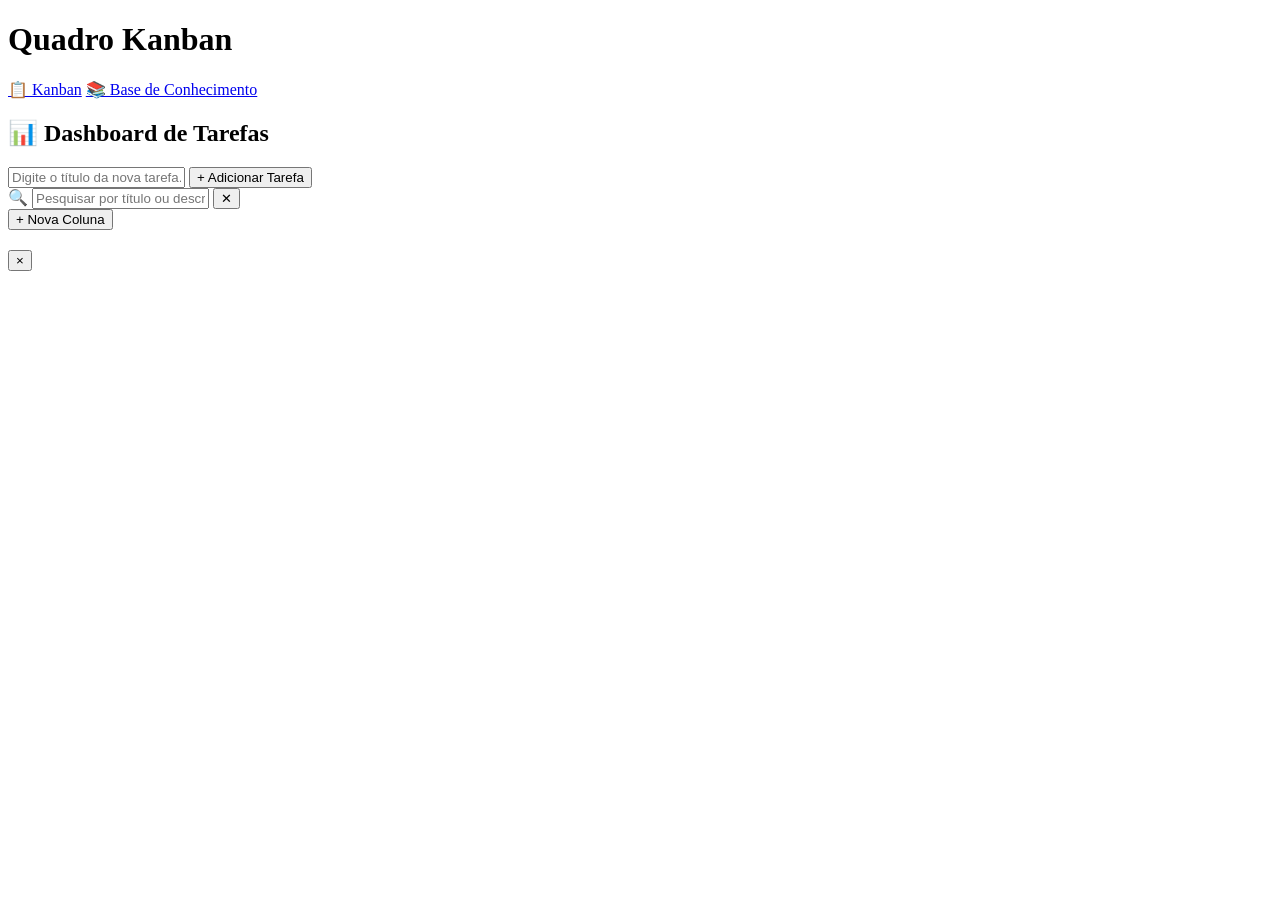
==== b7web/js-task/index.html @ e435f960 "projeto" ====
<!DOCTYPE html>
<html lang="pt-BR">

<head>
    <meta charset="UTF-8">
    <meta name="viewport" content="width=device-width, initial-scale=1.0">
    <title>Quadro Kanban</title>
    <meta name="description"
        content="Quadro Kanban para gerenciamento de tarefas e incidentes com base de conhecimento integrada.">
    <link rel="preconnect" href="https://fonts.googleapis.com">
    <link rel="preconnect" href="https://fonts.gstatic.com" crossorigin>
    <link href="https://fonts.googleapis.com/css2?family=Inter:wght@400;500;600;700&display=swap" rel="stylesheet">
    <link rel="stylesheet" href="assets/style.css">
</head>

<body>
    <div class="app-container">
        <header class="header">
            <h1>Quadro Kanban</h1>
            <nav class="header-nav">
                <a href="index.html" class="nav-link nav-link-active">📋 Kanban</a>
                <a href="knowledge.html" class="nav-link">📚 Base de Conhecimento</a>
            </nav>
        </header>

        <!-- Dashboard de Métricas por Coluna -->
        <section id="dashboard" class="dashboard card">
            <h2 class="dashboard-title">📊 Dashboard de Tarefas</h2>
            <div id="metrics-grid" class="metrics-grid"></div>
        </section>

        <!-- Barra Superior: Adicionar Tarefa, Busca e Adicionar Coluna -->
        <section class="top-bar card">
            <form id="task-form" class="task-form">
                <div class="input-group">
                    <input type="text" id="task-input" placeholder="Digite o título da nova tarefa..."
                        autocomplete="off">
                    <button type="submit" id="add-task-btn" class="btn btn-primary">
                        + Adicionar Tarefa
                    </button>
                </div>
            </form>

            <div class="search-wrapper">
                <span class="search-icon">🔍</span>
                <input type="text" id="search-input" placeholder="Pesquisar por título ou descrição..."
                    autocomplete="off">
                <button class="search-clear" id="search-clear-btn" title="Limpar busca">✕</button>
            </div>

            <div class="column-actions">
                <button id="add-column-btn" class="btn btn-secondary">
                    + Nova Coluna
                </button>
            </div>
        </section>

        <!-- Container principal do Quadro Kanban -->
        <main id="kanban-board" class="kanban-board"></main>
    </div>

    <!-- Modal de Visualização de Tarefa -->
    <div id="task-modal-overlay" class="task-modal-overlay" role="dialog" aria-modal="true" aria-labelledby="task-modal-title">
        <div class="task-modal">
            <div class="task-modal-header">
                <div class="task-modal-header-left">
                    <span id="task-modal-id" class="task-modal-id-badge"></span>
                    <h2 id="task-modal-title" class="task-modal-title"></h2>
                </div>
                <button id="task-modal-close" class="task-modal-close" title="Fechar">×</button>
            </div>
            <div id="task-modal-body" class="task-modal-body">
                <!-- Preenchido via JS -->
            </div>
        </div>
    </div>

    <script src="assets/script.js"></script>
</body>

</html>
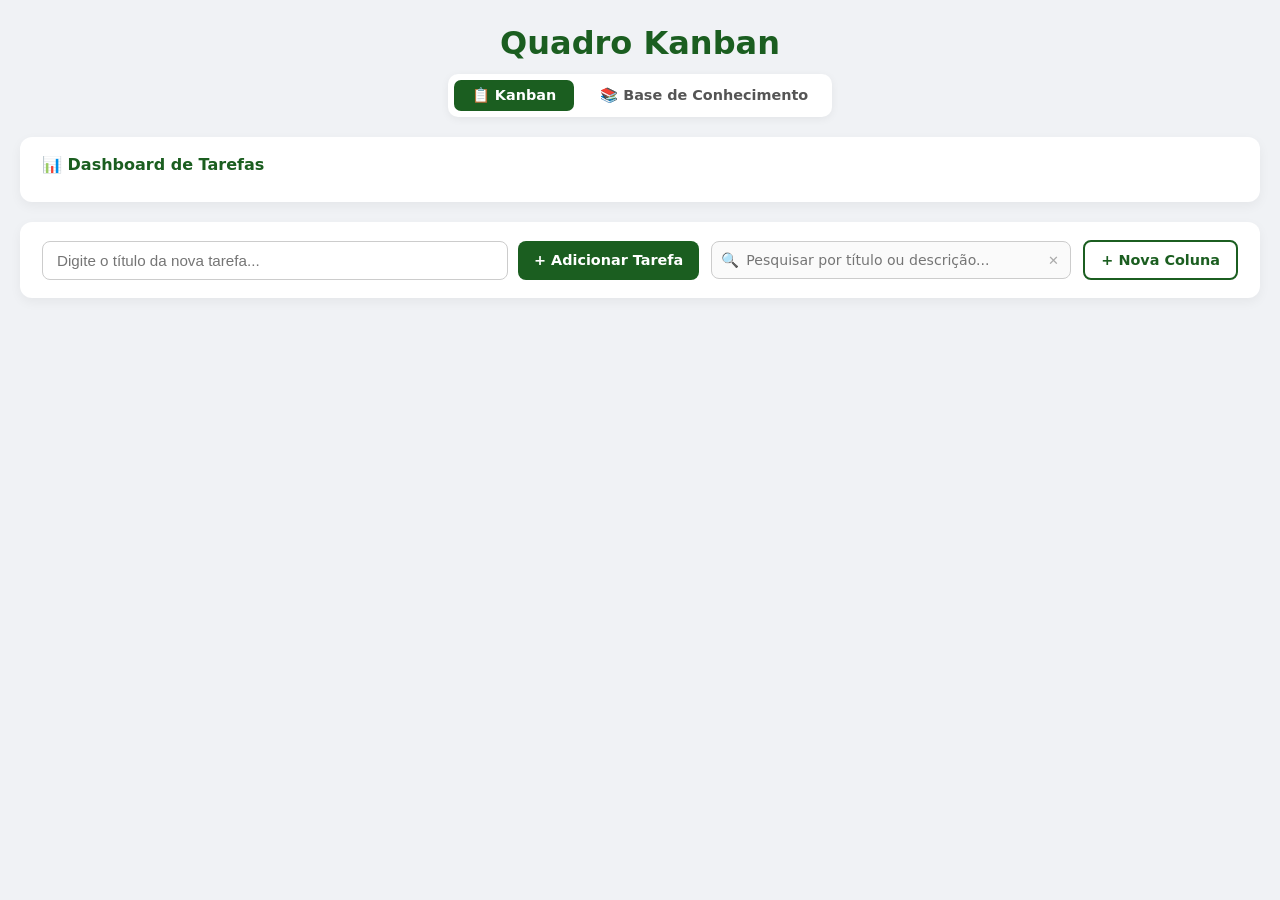
==== commit 485f2ce1: "Atualização" ====
--- a/b7web/js-task/index.html
+++ b/b7web/js-task/index.html
@@ -72,6 +72,10 @@
             <div id="task-modal-body" class="task-modal-body">
                 <!-- Preenchido via JS -->
             </div>
+            <div id="task-modal-footer" class="task-modal-footer" style="display: none;">
+                <button id="task-modal-cancel" class="btn btn-secondary">Cancelar</button>
+                <button id="task-modal-save" class="btn btn-primary">💾 Salvar Alterações</button>
+            </div>
         </div>
     </div>
 
--- a/b7web/js-task/assets/style.css
+++ b/b7web/js-task/assets/style.css
@@ -0,0 +1,1343 @@
+/* ============================================================
+   RESET & BASE
+   ============================================================ */
+* {
+    margin: 0;
+    padding: 0;
+    box-sizing: border-box;
+}
+
+body {
+    font-family: 'Inter', system-ui, -apple-system, sans-serif;
+    background-color: #f0f2f5;
+    color: #333333;
+    min-height: 100vh;
+    padding: 24px 20px;
+}
+
+/* ============================================================
+   LAYOUT PRINCIPAL
+   ============================================================ */
+.app-container {
+    max-width: 1500px;
+    margin: 0 auto;
+    display: flex;
+    flex-direction: column;
+    gap: 20px;
+}
+
+/* ============================================================
+   HEADER E NAVEGAÇÃO
+   ============================================================ */
+.header {
+    display: flex;
+    flex-direction: column;
+    align-items: center;
+    gap: 12px;
+}
+
+.header h1 {
+    font-size: 2rem;
+    font-weight: 700;
+    color: #1b5e20;
+}
+
+.header-nav {
+    display: flex;
+    gap: 8px;
+    background: #fff;
+    padding: 6px;
+    border-radius: 10px;
+    box-shadow: 0 2px 8px rgba(0,0,0,0.06);
+}
+
+.nav-link {
+    text-decoration: none;
+    font-size: 0.9rem;
+    font-weight: 600;
+    color: #555;
+    padding: 7px 18px;
+    border-radius: 7px;
+    transition: background 0.2s, color 0.2s;
+}
+
+.nav-link:hover {
+    background: #f0f2f5;
+    color: #1b5e20;
+}
+
+.nav-link-active {
+    background: #1b5e20;
+    color: #fff !important;
+}
+
+/* ============================================================
+   CARD GENÉRICO
+   ============================================================ */
+.card {
+    background-color: #ffffff;
+    border-radius: 12px;
+    padding: 18px 22px;
+    box-shadow: 0 4px 12px rgba(0, 0, 0, 0.05);
+}
+
+/* ============================================================
+   DASHBOARD DE MÉTRICAS
+   ============================================================ */
+.dashboard-title {
+    font-size: 1rem;
+    font-weight: 700;
+    color: #1b5e20;
+    margin-bottom: 10px;
+}
+
+.metrics-grid {
+    display: flex;
+    gap: 12px;
+    flex-wrap: wrap;
+}
+
+.metric-card {
+    flex: 1;
+    min-width: 120px;
+    background-color: #fafafa;
+    border: 1px solid #e0e0e0;
+    border-radius: 8px;
+    padding: 10px 14px;
+    display: flex;
+    flex-direction: column;
+    gap: 3px;
+    transition: transform 0.15s ease, box-shadow 0.15s ease;
+}
+
+.metric-card:hover {
+    transform: translateY(-2px);
+    box-shadow: 0 4px 8px rgba(0,0,0,0.05);
+}
+
+.metric-card.metric-total {
+    background-color: #e8f5e9;
+    border-color: #a5d6a7;
+}
+
+.metric-card.metric-total .metric-value { color: #1b5e20; }
+
+.metric-label {
+    font-size: 0.78rem;
+    font-weight: 600;
+    color: #666;
+    text-transform: uppercase;
+    letter-spacing: 0.5px;
+}
+
+.metric-value {
+    font-size: 1.5rem;
+    font-weight: 700;
+    color: #222;
+}
+
+/* ============================================================
+   BARRA SUPERIOR
+   ============================================================ */
+.top-bar {
+    display: flex;
+    align-items: center;
+    gap: 12px;
+    flex-wrap: wrap;
+}
+
+.task-form { flex: 1; min-width: 260px; }
+
+.task-form .input-group { display: flex; gap: 10px; }
+
+.task-form input[type="text"] {
+    flex: 1;
+    padding: 10px 14px;
+    font-size: 0.95rem;
+    border: 1px solid #ccc;
+    border-radius: 8px;
+    outline: none;
+    transition: border-color 0.2s, box-shadow 0.2s;
+}
+
+.task-form input[type="text"]:focus {
+    border-color: #2e7d32;
+    box-shadow: 0 0 0 3px rgba(46,125,50,0.15);
+}
+
+/* Campo de Busca */
+.search-wrapper {
+    position: relative;
+    flex: 1;
+    min-width: 220px;
+    max-width: 360px;
+    display: flex;
+    align-items: center;
+}
+
+.search-icon {
+    position: absolute;
+    left: 10px;
+    font-size: 0.9rem;
+    pointer-events: none;
+    color: #888;
+}
+
+#search-input {
+    width: 100%;
+    padding: 10px 34px 10px 34px;
+    font-family: inherit;
+    font-size: 0.88rem;
+    border: 1px solid #ccc;
+    border-radius: 8px;
+    outline: none;
+    background: #fafafa;
+    transition: border-color 0.2s, box-shadow 0.2s;
+}
+
+#search-input:focus {
+    border-color: #2e7d32;
+    box-shadow: 0 0 0 3px rgba(46,125,50,0.12);
+    background: #fff;
+}
+
+.search-clear {
+    position: absolute;
+    right: 8px;
+    background: transparent;
+    border: none;
+    color: #aaa;
+    cursor: pointer;
+    font-size: 0.8rem;
+    padding: 2px 4px;
+    border-radius: 4px;
+    transition: color 0.2s;
+}
+
+.search-clear:hover { color: #555; }
+
+/* Highlight de busca */
+mark.search-highlight {
+    background: #fff176;
+    color: inherit;
+    border-radius: 2px;
+    padding: 0 1px;
+}
+
+/* ============================================================
+   BOTÕES
+   ============================================================ */
+.btn {
+    font-family: inherit;
+    font-size: 0.9rem;
+    font-weight: 600;
+    padding: 10px 16px;
+    border: none;
+    border-radius: 8px;
+    cursor: pointer;
+    white-space: nowrap;
+    transition: background-color 0.2s, transform 0.1s, border-color 0.2s;
+}
+
+.btn:active { transform: scale(0.98); }
+
+.btn-primary  { background-color: #1b5e20; color: #fff; }
+.btn-primary:hover { background-color: #144e18; }
+
+.btn-secondary { background-color: #fff; color: #1b5e20; border: 2px solid #1b5e20; }
+.btn-secondary:hover { background-color: #e8f5e9; }
+
+.btn-danger   { background-color: #c62828; color: #fff; }
+.btn-danger:hover { background-color: #b71c1c; }
+
+.btn-sm { padding: 5px 10px; font-size: 0.78rem; border-radius: 6px; }
+
+.btn-icon {
+    background: transparent;
+    border: none;
+    cursor: pointer;
+    font-size: 0.82rem;
+    padding: 4px 8px;
+    border-radius: 4px;
+    color: #666;
+    transition: background-color 0.2s, color 0.2s;
+}
+
+.btn-icon:hover { background-color: #eee; color: #111; }
+.btn-icon-danger:hover { background-color: #ffebee; color: #c62828; }
+
+/* ============================================================
+   QUADRO KANBAN
+   ============================================================ */
+.kanban-board {
+    display: flex;
+    gap: 16px;
+    overflow-x: auto;
+    align-items: flex-start;
+    padding-bottom: 20px;
+    min-height: 460px;
+}
+
+/* ── Colunas ── */
+.kanban-column {
+    flex: 0 0 300px;
+    background-color: #ffffff;
+    border-radius: 12px;
+    box-shadow: 0 4px 12px rgba(0,0,0,0.05);
+    display: flex;
+    flex-direction: column;
+    max-height: calc(100vh - 240px);
+    border: 1px solid #e0e0e0;
+    transition: opacity 0.2s, box-shadow 0.2s;
+}
+
+.kanban-column.column-dragging {
+    opacity: 0.45;
+    box-shadow: 0 8px 24px rgba(0,0,0,0.15);
+}
+
+.kanban-column.column-drag-over {
+    border: 2px dashed #2e7d32;
+    box-shadow: 0 0 0 3px rgba(46,125,50,0.18);
+}
+
+/* ── Cabeçalho da coluna ── */
+.column-header {
+    display: flex;
+    align-items: center;
+    justify-content: space-between;
+    padding: 12px 14px;
+    border-bottom: 2px solid #f0f2f5;
+    background-color: #fafafa;
+    border-top-left-radius: 12px;
+    border-top-right-radius: 12px;
+    cursor: grab;
+    user-select: none;
+}
+
+.column-header:active { cursor: grabbing; }
+
+.column-title-container {
+    display: flex;
+    align-items: center;
+    gap: 6px;
+    overflow: hidden;
+}
+
+.column-drag-handle {
+    font-size: 1rem;
+    color: #bbb;
+    cursor: grab;
+    flex-shrink: 0;
+    line-height: 1;
+}
+
+.column-title {
+    font-size: 1rem;
+    font-weight: 700;
+    color: #1b5e20;
+    white-space: nowrap;
+    overflow: hidden;
+    text-overflow: ellipsis;
+}
+
+.column-badge {
+    background-color: #e8f5e9;
+    color: #1b5e20;
+    font-size: 0.75rem;
+    font-weight: 700;
+    padding: 2px 7px;
+    border-radius: 10px;
+    white-space: nowrap;
+    flex-shrink: 0;
+}
+
+.column-actions-menu { display: flex; gap: 2px; flex-shrink: 0; }
+
+/* ── Corpo da coluna ── */
+.column-body {
+    flex: 1;
+    padding: 10px;
+    overflow-y: auto;
+    display: flex;
+    flex-direction: column;
+    gap: 8px;
+    min-height: 100px;
+    transition: background-color 0.2s, border-color 0.2s;
+    border: 2px solid transparent;
+}
+
+.column-body.drag-over {
+    background-color: #f1f8e9;
+    border-color: #2e7d32;
+    border-style: dashed;
+}
+
+/* ── Paginação da coluna ── */
+.column-pagination {
+    display: flex;
+    align-items: center;
+    justify-content: center;
+    gap: 6px;
+    padding: 8px 12px;
+    border-top: 1px solid #f0f0f0;
+    min-height: 36px;
+}
+
+.pagination-btn {
+    background: transparent;
+    border: 1px solid #ddd;
+    border-radius: 6px;
+    width: 28px;
+    height: 28px;
+    cursor: pointer;
+    font-size: 1rem;
+    line-height: 1;
+    color: #555;
+    transition: background 0.2s, color 0.2s, border-color 0.2s;
+    display: flex;
+    align-items: center;
+    justify-content: center;
+}
+
+.pagination-btn:hover:not(:disabled) {
+    background: #e8f5e9;
+    border-color: #2e7d32;
+    color: #1b5e20;
+}
+
+.pagination-btn:disabled { opacity: 0.3; cursor: not-allowed; }
+
+.pagination-info {
+    font-size: 0.78rem;
+    font-weight: 600;
+    color: #777;
+}
+
+/* ============================================================
+   CARDS DE TAREFA
+   ============================================================ */
+.task-card {
+    background-color: #ffffff;
+    border: 1px solid #e0e0e0;
+    border-left: 4px solid #1b5e20;
+    border-radius: 8px;
+    padding: 9px 11px;
+    display: flex;
+    flex-direction: column;
+    gap: 5px;
+    cursor: grab;
+    user-select: none;
+    box-shadow: 0 1px 3px rgba(0,0,0,0.04);
+    transition: transform 0.15s, box-shadow 0.15s, opacity 0.15s;
+}
+
+.task-card:hover  { box-shadow: 0 4px 10px rgba(0,0,0,0.08); }
+.task-card:active { cursor: grabbing; }
+
+.task-card.dragging { opacity: 0.4; transform: scale(0.98); }
+
+.task-card.is-editing {
+    gap: 9px;
+    padding: 11px 13px;
+    border-left-color: #f57c00;
+    box-shadow: 0 4px 16px rgba(245,124,0,0.13);
+}
+
+/* ── Cabeçalho do card ── */
+.task-card-header {
+    display: flex;
+    align-items: center;
+    gap: 6px;
+}
+
+.task-card-id {
+    font-size: 0.7rem;
+    font-weight: 700;
+    color: #1b5e20;
+    background-color: #e8f5e9;
+    padding: 2px 5px;
+    border-radius: 4px;
+    white-space: nowrap;
+    flex-shrink: 0;
+}
+
+.task-card-text {
+    font-size: 0.88rem;
+    font-weight: 600;
+    color: #222;
+    word-break: break-word;
+    flex: 1;
+    line-height: 1.3;
+}
+
+.task-card-header-actions {
+    display: flex;
+    align-items: center;
+    gap: 2px;
+    flex-shrink: 0;
+}
+
+.task-card-edit-toggle {
+    background: transparent;
+    border: 1px solid #d0d0d0;
+    color: #666;
+    cursor: pointer;
+    font-size: 0.7rem;
+    padding: 2px 6px;
+    border-radius: 4px;
+    transition: background 0.2s, color 0.2s, border-color 0.2s;
+    white-space: nowrap;
+}
+
+.task-card-edit-toggle:hover,
+.task-card.is-editing .task-card-edit-toggle {
+    background: #f57c00;
+    border-color: #f57c00;
+    color: #fff;
+}
+
+.task-card-delete {
+    background: transparent;
+    border: none;
+    color: #bbb;
+    cursor: pointer;
+    font-size: 1rem;
+    line-height: 1;
+    padding: 2px 4px;
+    border-radius: 4px;
+    transition: color 0.2s, background 0.2s;
+    flex-shrink: 0;
+}
+
+.task-card-delete:hover { color: #c62828; background: #ffebee; }
+
+/* ── Badges compactos (somente ícone) ── */
+.task-card-badges {
+    display: flex;
+    gap: 3px;
+    align-items: center;
+}
+
+.badge {
+    display: inline-flex;
+    align-items: center;
+    justify-content: center;
+    font-size: 0.8rem;
+    width: 22px;
+    height: 22px;
+    border-radius: 4px;
+    cursor: default;
+    transition: transform 0.1s;
+}
+
+.badge:hover { transform: scale(1.2); }
+
+/* Complexidade */
+.badge-complexity-alta   { background: #fce4ec; }
+.badge-complexity-normal { background: #e3f2fd; }
+.badge-complexity-baixa  { background: #e8f5e9; }
+
+/* Criticidade */
+.badge-criticality-alta   { background: #fff3e0; }
+.badge-criticality-normal { background: #f3e5f5; }
+.badge-criticality-baixa  { background: #e0f7fa; }
+
+/* Prioridade */
+.badge-priority-alta   { background: #ffebee; }
+.badge-priority-normal { background: #f5f5f5; }
+.badge-priority-baixa  { background: #f9fbe7; }
+
+/* ── Área expandida ── */
+.task-card-expandable {
+    display: none;
+    flex-direction: column;
+    gap: 9px;
+    animation: fadeIn 0.16s ease;
+}
+
+.task-card.is-editing .task-card-expandable { display: flex; }
+
+@keyframes fadeIn {
+    from { opacity: 0; transform: translateY(-4px); }
+    to   { opacity: 1; transform: translateY(0); }
+}
+
+/* ── Grid de classificação ── */
+.classification-grid {
+    display: grid;
+    grid-template-columns: 1fr 1fr 1fr;
+    gap: 7px;
+}
+
+.classification-item {
+    display: flex;
+    flex-direction: column;
+    gap: 3px;
+}
+
+.classification-label {
+    font-size: 0.68rem;
+    font-weight: 700;
+    color: #666;
+    text-transform: uppercase;
+    letter-spacing: 0.4px;
+}
+
+.classification-select {
+    font-family: inherit;
+    font-size: 0.78rem;
+    font-weight: 600;
+    padding: 4px 5px;
+    border-radius: 5px;
+    border: 1px solid #ddd;
+    outline: none;
+    cursor: pointer;
+    background: #fafafa;
+    transition: border-color 0.2s;
+    width: 100%;
+}
+
+.classification-select:focus {
+    border-color: #2e7d32;
+    box-shadow: 0 0 0 2px rgba(46,125,50,0.12);
+}
+
+/* ── Seção de Descrição ── */
+.task-description-section {
+    display: flex;
+    flex-direction: column;
+    gap: 5px;
+    background: #fafafa;
+    border: 1px solid #eee;
+    padding: 8px 10px;
+    border-radius: 6px;
+}
+
+.description-header {
+    display: flex;
+    align-items: center;
+    justify-content: space-between;
+    font-size: 0.76rem;
+    font-weight: 700;
+    color: #555;
+}
+
+.description-text {
+    font-size: 0.8rem;
+    color: #333;
+    white-space: pre-wrap;
+    word-break: break-word;
+    line-height: 1.4;
+}
+
+.description-empty {
+    font-size: 0.76rem;
+    color: #999;
+    font-style: italic;
+    cursor: pointer;
+}
+
+.description-empty:hover { color: #1b5e20; }
+
+.description-editor { display: flex; flex-direction: column; gap: 7px; }
+
+.description-textarea {
+    width: 100%;
+    min-height: 65px;
+    padding: 7px;
+    font-family: inherit;
+    font-size: 0.8rem;
+    border: 1px solid #ccc;
+    border-radius: 6px;
+    outline: none;
+    resize: vertical;
+}
+
+.description-textarea:focus { border-color: #2e7d32; }
+.description-actions { display: flex; gap: 6px; justify-content: flex-end; }
+
+/* ── Seção de Anexos ── */
+.task-attachments-section {
+    display: flex;
+    flex-direction: column;
+    gap: 6px;
+    background: #fafafa;
+    border: 1px solid #eee;
+    padding: 8px 10px;
+    border-radius: 6px;
+}
+
+.attachments-header {
+    display: flex;
+    align-items: center;
+    justify-content: space-between;
+    font-size: 0.76rem;
+    font-weight: 700;
+    color: #555;
+}
+
+.attachment-list { display: flex; flex-direction: column; gap: 4px; }
+
+.attachment-item {
+    display: flex;
+    align-items: center;
+    justify-content: space-between;
+    background: #fff;
+    border: 1px solid #e5e5e5;
+    border-radius: 5px;
+    padding: 4px 8px;
+    font-size: 0.76rem;
+    gap: 6px;
+}
+
+.attachment-info { display: flex; align-items: center; gap: 5px; overflow: hidden; flex: 1; }
+.attachment-name { white-space: nowrap; overflow: hidden; text-overflow: ellipsis; color: #333; font-weight: 500; }
+.attachment-size { color: #888; font-size: 0.7rem; white-space: nowrap; }
+.attachment-actions { display: flex; align-items: center; gap: 5px; }
+.attachment-link { color: #1b5e20; text-decoration: none; font-weight: 600; font-size: 0.72rem; }
+.attachment-link:hover { text-decoration: underline; }
+.attachment-remove { background: transparent; border: none; color: #999; cursor: pointer; font-size: 0.9rem; padding: 2px 4px; border-radius: 4px; }
+.attachment-remove:hover { color: #c62828; background: #ffebee; }
+
+/* ── Metadados do card ── */
+.task-card-meta {
+    font-size: 0.7rem;
+    color: #666;
+    display: flex;
+    flex-direction: column;
+    gap: 2px;
+    border-top: 1px solid #f0f0f0;
+    padding-top: 5px;
+}
+
+.meta-row { display: flex; justify-content: space-between; }
+.meta-row strong { color: #444; }
+
+/* ── Coluna vazia ── */
+.empty-column {
+    text-align: center;
+    color: #a0a0a0;
+    font-size: 0.82rem;
+    padding: 28px 10px;
+    border: 1px dashed #ddd;
+    border-radius: 8px;
+    pointer-events: none;
+}
+
+/* ============================================================
+   BASE DE CONHECIMENTO — estilos compartilhados
+   ============================================================ */
+.kb-grid {
+    display: grid;
+    grid-template-columns: repeat(auto-fill, minmax(300px, 1fr));
+    gap: 18px;
+}
+
+.kb-article-card {
+    background: #fff;
+    border: 1px solid #e0e0e0;
+    border-left: 4px solid #1b5e20;
+    border-radius: 10px;
+    padding: 16px 18px;
+    display: flex;
+    flex-direction: column;
+    gap: 10px;
+    box-shadow: 0 2px 6px rgba(0,0,0,0.04);
+    transition: transform 0.15s, box-shadow 0.15s;
+    cursor: pointer;
+}
+
+.kb-article-card:hover {
+    transform: translateY(-3px);
+    box-shadow: 0 6px 16px rgba(0,0,0,0.09);
+}
+
+.kb-article-title {
+    font-size: 0.95rem;
+    font-weight: 700;
+    color: #1b5e20;
+    line-height: 1.3;
+}
+
+.kb-article-meta {
+    font-size: 0.72rem;
+    color: #999;
+}
+
+.kb-article-preview {
+    font-size: 0.8rem;
+    color: #555;
+    line-height: 1.4;
+    overflow: hidden;
+    display: -webkit-box;
+    -webkit-line-clamp: 2;
+    line-clamp: 2;
+    -webkit-box-orient: vertical;
+}
+
+.kb-article-actions {
+    display: flex;
+    gap: 6px;
+    justify-content: flex-end;
+}
+
+/* Modal */
+.modal-overlay {
+    display: none;
+    position: fixed;
+    inset: 0;
+    background: rgba(0,0,0,0.45);
+    z-index: 1000;
+    align-items: center;
+    justify-content: center;
+    padding: 20px;
+    animation: fadeIn 0.18s ease;
+}
+
+.modal-overlay.active { display: flex; }
+
+.modal {
+    background: #fff;
+    border-radius: 14px;
+    padding: 28px 32px;
+    width: 100%;
+    max-width: 680px;
+    max-height: 90vh;
+    overflow-y: auto;
+    display: flex;
+    flex-direction: column;
+    gap: 18px;
+    box-shadow: 0 20px 60px rgba(0,0,0,0.2);
+    animation: slideUp 0.2s ease;
+}
+
+@keyframes slideUp {
+    from { transform: translateY(20px); opacity: 0; }
+    to   { transform: translateY(0);    opacity: 1; }
+}
+
+.modal-header {
+    display: flex;
+    align-items: center;
+    justify-content: space-between;
+}
+
+.modal-title {
+    font-size: 1.15rem;
+    font-weight: 700;
+    color: #1b5e20;
+}
+
+.modal-close {
+    background: transparent;
+    border: none;
+    font-size: 1.4rem;
+    cursor: pointer;
+    color: #888;
+    line-height: 1;
+    padding: 4px;
+    border-radius: 4px;
+    transition: color 0.2s, background 0.2s;
+}
+
+.modal-close:hover { color: #c62828; background: #ffebee; }
+
+.modal-body { display: flex; flex-direction: column; gap: 14px; }
+
+.form-group {
+    display: flex;
+    flex-direction: column;
+    gap: 5px;
+}
+
+.form-label {
+    font-size: 0.8rem;
+    font-weight: 700;
+    color: #555;
+    text-transform: uppercase;
+    letter-spacing: 0.4px;
+}
+
+.form-input,
+.form-textarea,
+.form-select {
+    font-family: inherit;
+    font-size: 0.9rem;
+    padding: 9px 12px;
+    border: 1px solid #ccc;
+    border-radius: 8px;
+    outline: none;
+    background: #fafafa;
+    transition: border-color 0.2s, box-shadow 0.2s;
+    width: 100%;
+}
+
+.form-input:focus,
+.form-textarea:focus,
+.form-select:focus {
+    border-color: #2e7d32;
+    box-shadow: 0 0 0 3px rgba(46,125,50,0.12);
+    background: #fff;
+}
+
+.form-textarea {
+    min-height: 80px;
+    resize: vertical;
+    line-height: 1.5;
+}
+
+.modal-footer {
+    display: flex;
+    gap: 8px;
+    justify-content: flex-end;
+    padding-top: 4px;
+    border-top: 1px solid #f0f0f0;
+}
+
+/* Estado vazio KB */
+.kb-empty {
+    grid-column: 1 / -1;
+    text-align: center;
+    color: #aaa;
+    font-size: 0.9rem;
+    padding: 48px 20px;
+    border: 1px dashed #ddd;
+    border-radius: 12px;
+}
+
+.kb-empty span { display: block; font-size: 2.5rem; margin-bottom: 10px; }
+
+/* Detalhes de um artigo */
+.kb-detail-section {
+    display: flex;
+    flex-direction: column;
+    gap: 4px;
+}
+
+.kb-detail-label {
+    font-size: 0.72rem;
+    font-weight: 700;
+    text-transform: uppercase;
+    letter-spacing: 0.5px;
+    color: #888;
+}
+
+.kb-detail-text {
+    font-size: 0.87rem;
+    color: #333;
+    white-space: pre-wrap;
+    word-break: break-word;
+    line-height: 1.5;
+    background: #fafafa;
+    border: 1px solid #eee;
+    border-radius: 6px;
+    padding: 8px 10px;
+}
+
+/* ============================================================
+   BOTÃO DE VISUALIZAÇÃO DO CARD (👁)
+   ============================================================ */
+.task-card-view-btn {
+    background: transparent;
+    border: 1px solid #d0d0d0;
+    color: #666;
+    cursor: pointer;
+    font-size: 0.7rem;
+    padding: 2px 6px;
+    border-radius: 4px;
+    transition: background 0.2s, color 0.2s, border-color 0.2s;
+    white-space: nowrap;
+    line-height: 1.4;
+}
+
+.task-card-view-btn:hover {
+    background: #1b5e20;
+    border-color: #1b5e20;
+    color: #fff;
+}
+
+/* Título do card clicável */
+.task-card-text.clickable {
+    cursor: pointer;
+    transition: color 0.2s;
+}
+
+.task-card-text.clickable:hover {
+    color: #1b5e20;
+    text-decoration: underline;
+    text-underline-offset: 3px;
+}
+
+/* ============================================================
+   MODAL DE VISUALIZAÇÃO DE TAREFA
+   ============================================================ */
+.task-modal-overlay {
+    display: none;
+    position: fixed;
+    inset: 0;
+    background: rgba(0, 0, 0, 0.5);
+    z-index: 2000;
+    align-items: center;
+    justify-content: center;
+    padding: 20px;
+    backdrop-filter: blur(2px);
+    animation: fadeIn 0.18s ease;
+}
+
+.task-modal-overlay.active { display: flex; }
+
+.task-modal {
+    background: #fff;
+    border-radius: 16px;
+    width: 100%;
+    max-width: 640px;
+    max-height: 90vh;
+    overflow-y: auto;
+    display: flex;
+    flex-direction: column;
+    box-shadow: 0 24px 70px rgba(0, 0, 0, 0.22);
+    animation: slideUp 0.22s ease;
+}
+
+.task-modal-header {
+    display: flex;
+    align-items: flex-start;
+    justify-content: space-between;
+    gap: 12px;
+    padding: 22px 24px 16px;
+    border-bottom: 1px solid #f0f0f0;
+    position: sticky;
+    top: 0;
+    background: #fff;
+    border-radius: 16px 16px 0 0;
+    z-index: 1;
+}
+
+.task-modal-header-left {
+    display: flex;
+    align-items: center;
+    gap: 10px;
+    flex: 1;
+    min-width: 0;
+}
+
+.task-modal-id-badge {
+    font-size: 0.72rem;
+    font-weight: 700;
+    color: #1b5e20;
+    background: #e8f5e9;
+    padding: 3px 8px;
+    border-radius: 6px;
+    white-space: nowrap;
+    flex-shrink: 0;
+}
+
+.task-modal-title {
+    font-size: 1.1rem;
+    font-weight: 700;
+    color: #1a1a1a;
+    word-break: break-word;
+    line-height: 1.35;
+}
+
+.task-modal-close {
+    background: transparent;
+    border: none;
+    font-size: 1.5rem;
+    line-height: 1;
+    cursor: pointer;
+    color: #aaa;
+    padding: 2px 6px;
+    border-radius: 6px;
+    flex-shrink: 0;
+    transition: color 0.2s, background 0.2s;
+}
+
+.task-modal-close:hover { color: #c62828; background: #ffebee; }
+
+.task-modal-body {
+    display: flex;
+    flex-direction: column;
+    gap: 16px;
+    padding: 20px 24px 24px;
+}
+
+/* Badges no modal */
+.task-modal-badges {
+    display: flex;
+    gap: 8px;
+    flex-wrap: wrap;
+}
+
+.task-modal-badge-item {
+    display: inline-flex;
+    align-items: center;
+    gap: 5px;
+    font-size: 0.76rem;
+    font-weight: 600;
+    padding: 4px 10px;
+    border-radius: 20px;
+    color: #444;
+}
+
+.task-modal-badge-item.badge-alta    { background: #ffebee; color: #c62828; }
+.task-modal-badge-item.badge-normal  { background: #e3f2fd; color: #1565c0; }
+.task-modal-badge-item.badge-baixa   { background: #e8f5e9; color: #1b5e20; }
+
+/* Seções do modal */
+.task-modal-section {
+    display: flex;
+    flex-direction: column;
+    gap: 6px;
+}
+
+.task-modal-section-label {
+    font-size: 0.7rem;
+    font-weight: 700;
+    text-transform: uppercase;
+    letter-spacing: 0.6px;
+    color: #999;
+}
+
+.task-modal-section-content {
+    font-size: 0.88rem;
+    color: #333;
+    line-height: 1.55;
+    background: #fafafa;
+    border: 1px solid #ebebeb;
+    border-radius: 8px;
+    padding: 10px 12px;
+    white-space: pre-wrap;
+    word-break: break-word;
+}
+
+.task-modal-section-content.empty {
+    color: #bbb;
+    font-style: italic;
+}
+
+/* Metadados no modal */
+.task-modal-meta {
+    display: grid;
+    grid-template-columns: 1fr 1fr 1fr;
+    gap: 10px;
+}
+
+.task-modal-meta-item {
+    background: #f7f7f7;
+    border: 1px solid #ebebeb;
+    border-radius: 8px;
+    padding: 8px 10px;
+    display: flex;
+    flex-direction: column;
+    gap: 2px;
+}
+
+.task-modal-meta-label {
+    font-size: 0.67rem;
+    font-weight: 700;
+    text-transform: uppercase;
+    letter-spacing: 0.5px;
+    color: #aaa;
+}
+
+.task-modal-meta-value {
+    font-size: 0.8rem;
+    font-weight: 600;
+    color: #333;
+}
+
+/* Anexos no modal */
+.task-modal-attach-list {
+    display: flex;
+    flex-direction: column;
+    gap: 5px;
+    margin-top: 2px;
+}
+
+.task-modal-attach-item {
+    display: flex;
+    align-items: center;
+    justify-content: space-between;
+    background: #fff;
+    border: 1px solid #e5e5e5;
+    border-radius: 6px;
+    padding: 6px 10px;
+    font-size: 0.78rem;
+    gap: 8px;
+}
+
+.task-modal-attach-name {
+    white-space: nowrap;
+    overflow: hidden;
+    text-overflow: ellipsis;
+    color: #333;
+    font-weight: 500;
+    flex: 1;
+}
+
+.task-modal-attach-link {
+    color: #1b5e20;
+    text-decoration: none;
+    font-weight: 600;
+    font-size: 0.75rem;
+    flex-shrink: 0;
+}
+
+.task-modal-attach-link:hover { text-decoration: underline; }
+
+/* Divisor */
+.task-modal-divider {
+    border: none;
+    border-top: 1px solid #f0f0f0;
+    margin: 0;
+}
+
+/* ============================================================
+   RICH TEXT EDITOR — BASE DE CONHECIMENTO
+   ============================================================ */
+.rich-editor-wrapper {
+    display: flex;
+    flex-direction: column;
+    border: 1px solid #ccc;
+    border-radius: 8px;
+    overflow: hidden;
+    background: #fafafa;
+    transition: border-color 0.2s, box-shadow 0.2s;
+}
+
+.rich-editor-wrapper:focus-within {
+    border-color: #2e7d32;
+    box-shadow: 0 0 0 3px rgba(46, 125, 50, 0.12);
+    background: #fff;
+}
+
+.rich-toolbar {
+    display: flex;
+    align-items: center;
+    gap: 2px;
+    padding: 5px 8px;
+    background: #f5f5f5;
+    border-bottom: 1px solid #e0e0e0;
+    flex-wrap: wrap;
+}
+
+.rich-toolbar-btn {
+    background: transparent;
+    border: 1px solid transparent;
+    border-radius: 5px;
+    cursor: pointer;
+    font-size: 0.78rem;
+    font-family: inherit;
+    font-weight: 700;
+    color: #444;
+    padding: 3px 8px;
+    line-height: 1.4;
+    transition: background 0.15s, border-color 0.15s, color 0.15s;
+    white-space: nowrap;
+}
+
+.rich-toolbar-btn:hover {
+    background: #e8f5e9;
+    border-color: #a5d6a7;
+    color: #1b5e20;
+}
+
+.rich-toolbar-btn.active {
+    background: #1b5e20;
+    border-color: #1b5e20;
+    color: #fff;
+}
+
+.rich-toolbar-btn.code-btn {
+    font-family: 'Courier New', monospace;
+    font-size: 0.75rem;
+    background: #f0f4f8;
+    border-color: #d0d7e0;
+    color: #2c3e50;
+}
+
+.rich-toolbar-btn.code-btn:hover {
+    background: #dbe8f5;
+    border-color: #90b4d4;
+    color: #1a2c3d;
+}
+
+.rich-toolbar-separator {
+    width: 1px;
+    height: 18px;
+    background: #ddd;
+    margin: 0 4px;
+    flex-shrink: 0;
+}
+
+.rich-content {
+    min-height: 90px;
+    max-height: 260px;
+    overflow-y: auto;
+    padding: 10px 12px;
+    font-family: inherit;
+    font-size: 0.9rem;
+    line-height: 1.6;
+    color: #222;
+    outline: none;
+    word-break: break-word;
+}
+
+.rich-content:empty::before {
+    content: attr(data-placeholder);
+    color: #bbb;
+    pointer-events: none;
+    display: block;
+}
+
+/* Formatação dentro do editor e na visualização */
+.rich-content strong,
+.kb-detail-text strong { font-weight: 700; }
+
+.rich-content em,
+.kb-detail-text em { font-style: italic; }
+
+.rich-content u,
+.kb-detail-text u { text-decoration: underline; }
+
+.rich-content code,
+.kb-detail-text code {
+    font-family: 'Courier New', Consolas, monospace;
+    font-size: 0.82em;
+    background: #f0f4f8;
+    color: #2c3e50;
+    padding: 1px 5px;
+    border-radius: 4px;
+    border: 1px solid #d0d7e0;
+}
+
+.rich-content pre,
+.kb-detail-text pre {
+    background: #1e2d3d;
+    color: #cdd9e5;
+    font-family: 'Courier New', Consolas, monospace;
+    font-size: 0.82rem;
+    padding: 12px 14px;
+    border-radius: 7px;
+    overflow-x: auto;
+    line-height: 1.6;
+    margin: 4px 0;
+    white-space: pre;
+}
+
+.rich-content pre code,
+.kb-detail-text pre code {
+    background: transparent;
+    color: inherit;
+    padding: 0;
+    border: none;
+    font-size: inherit;
+}
+
+/* Sobreposição de white-space para kb-detail-text quando tem HTML */
+.kb-detail-text.has-html {
+    white-space: normal;
+}
+
